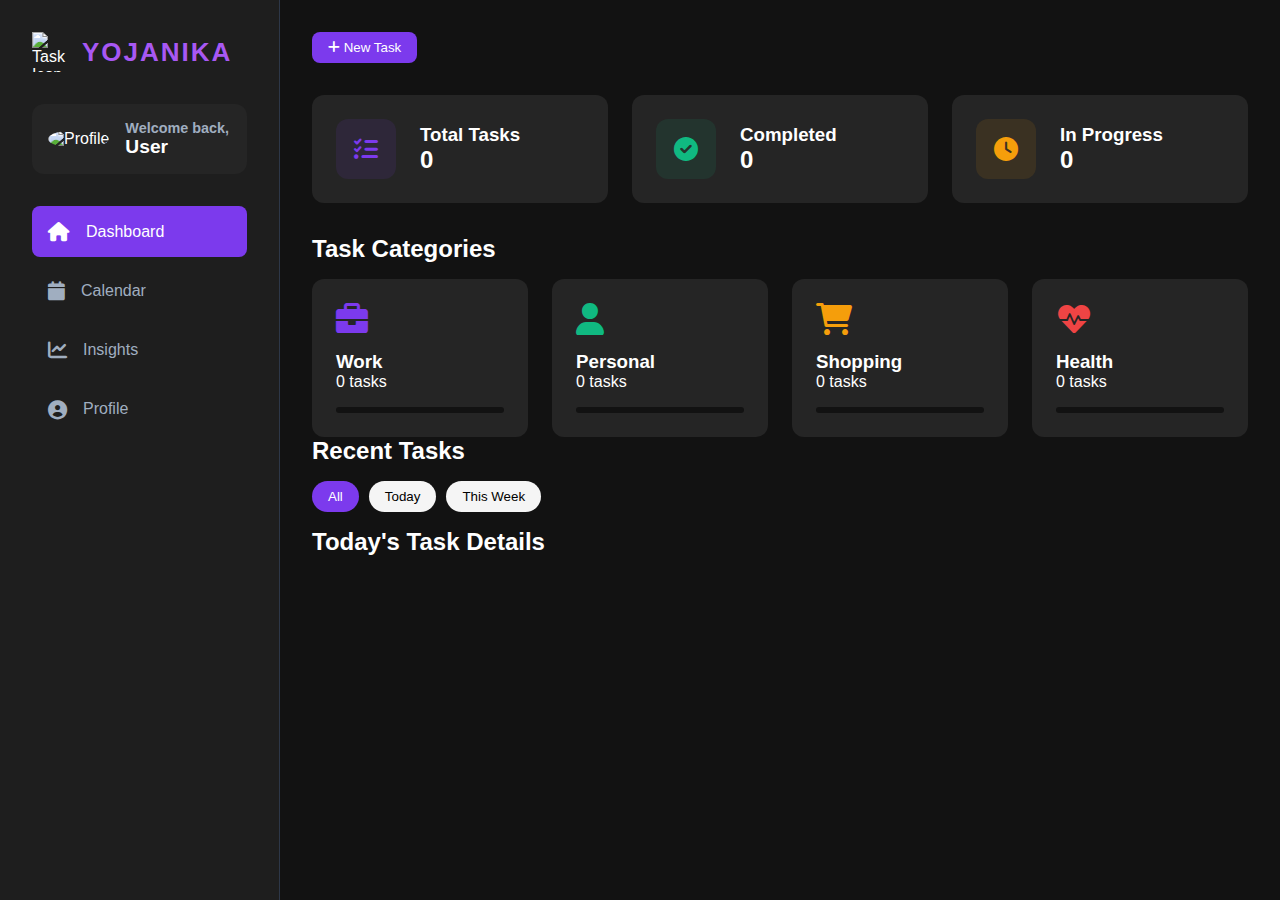
==== pages/dashboard.html @ 2856d124 "commit" ====
<!DOCTYPE html>
<html lang="en">
<head>
    <meta charset="UTF-8">
    <meta name="viewport" content="width=device-width, initial-scale=1.0">
    <title>TaskFlow Pro - Task Manager</title>
    <link rel="stylesheet" href="/css/dashboard.css">
    <link href="https://fonts.googleapis.com/css2?family=Poppins:wght@400;700&display=swap" rel="stylesheet">
    <link rel="stylesheet" href="https://cdnjs.cloudflare.com/ajax/libs/font-awesome/6.0.0/css/all.min.css">
</head>
<body>
    <div class="container">
        <!-- Sidebar -->
        <aside class="sidebar">
            <div class="logo">
                
                <div class="app-header">
                    <img src="https://img.icons8.com/ios-filled/50/8a2be2/checklist.png" alt="Task Icon" class="app-icon">
                    <span class="app-name">Yojanika</span>
                </div>
                
            </div>

            <div class="user-profile">
                <div class="profile-image">
                    <img src="avatar.svg" alt="Profile">
                </div>
                <div class="user-info">
                    <h3>Welcome back,</h3>
                    <h2 id="username-display"></h2>
                </div>
            </div>

            <nav class="side-nav">
                <a href="#" class="nav-item active">
                    <i class="fas fa-home"></i>
                    <span>Dashboard</span>
                </a>
                <a href="calendar.html" class="nav-item">
                    <i class="fas fa-calendar"></i>
                    <span>Calendar</span>
                </a>
                
                <a href="insights.html" class="nav-item">
                    <i class="fa fa-line-chart"></i>
                    <span>Insights</span>
                </a>
                <a href="myProfile.html" class="nav-item">
                    <i class="fas fa-user-circle"></i>
                    <span>Profile</span>
                </a>
                
            </nav>

            <!-- <div class="premium-card">
                <i class="fas fa-crown"></i>
                <h3>Upgrade to Pro</h3>
                <p>Get more features with premium</p>
                <button class="upgrade-btn">Upgrade Now</button>
            </div> -->
        </aside>

        <!-- Main Content -->
        <main class="main-content">
            <header class="top-bar">
                <!-- <div class="search-bar">
                    <i class="fas fa-search"></i>
                    <input type="text" placeholder="Search tasks...">
                </div> -->
                <div class="top-nav">
                    <!-- <button class="notification-btn">
                        <i class="fas fa-bell"></i>
                        <span class="notification-badge">3</span>
                    </button> -->
                    <button class="add-task-btn">
                        <i class="fas fa-plus"></i> New Task
                    </button>
                </div>
            </header>

            <!-- Task Overview -->
            <div class="task-overview">
                <div class="overview-card total">
                    <div class="card-icon">
                        <i class="fas fa-tasks"></i>
                    </div>
                    <div class="card-info">
                        <h3>Total Tasks</h3>
                        <h2 id="total-tasks">0</h2>
                        <p><span class="trend" id="total-trend"></span></p>
                    </div>
                </div>
                <div class="overview-card completed">
                    <div class="card-icon">
                        <i class="fas fa-check-circle"></i>
                    </div>
                    <div class="card-info">
                        <h3>Completed</h3>
                        <h2 id="completed-tasks">0</h2>
                        <p><span class="trend" id="completed-trend"></span></p>
                    </div>
                </div>
                <div class="overview-card pending">
                    <div class="card-icon">
                        <i class="fas fa-clock"></i>
                    </div>
                    <div class="card-info">
                        <h3>In Progress</h3>
                        <h2 id="pending-tasks">0</h2>
                        <p><span class="trend" id="pending-trend"></span></p>
                    </div>
                </div>
            </div>

            <!-- Task Categories -->
            <div class="task-categories">
                <div class="section-header">
                    <h2>Task Categories</h2>
                    <!-- <button class="view-all">View All</button> -->
                </div>
                <div class="categories-grid">
                    <div class="category-card work">
                        <i class="fas fa-briefcase"></i>
                        <h3>Work</h3>
                        <p>0 tasks</p>
                        <div class="progress-bar">
                            <div class="progress" style="width: 0%"></div>
                        </div>
                    </div>
                    <div class="category-card personal">
                        <i class="fas fa-user"></i>
                        <h3>Personal</h3>
                        <p>0 tasks</p>
                        <div class="progress-bar">
                            <div class="progress" style="width: 0%"></div>
                        </div>
                    </div>
                    <div class="category-card shopping">
                        <i class="fas fa-shopping-cart"></i>
                        <h3>Shopping</h3>
                        <p>0 tasks</p>
                        <div class="progress-bar">
                            <div class="progress" style="width: 0%"></div>
                        </div>
                    </div>
                    <div class="category-card health">
                        <i class="fas fa-heartbeat"></i>
                        <h3>Health</h3>
                        <p>0 tasks</p>
                        <div class="progress-bar">
                            <div class="progress" style="width: 0%"></div>
                        </div>
                    </div>
                </div>
            </div>

            <!-- Recent Tasks -->
            <div class="recent-tasks">
                <div class="section-header">
                    <h2>Recent Tasks</h2>
                    <div class="task-filters">
                        <button class="filter-btn active" data-filter="all">All</button>
                        <button class="filter-btn" data-filter="today">Today</button>
                        <button class="filter-btn" data-filter="week">This Week</button>
                    </div>
                </div>
                <div class="section-header">
                    <h2>Today's Task Details</h2>
                </div>
                <div class="tasks-list" id="tasks-container">
                    <!-- Tasks will be dynamically added here -->
                </div>
            </div>

            <!-- Today's Task Details -->
            <div class="todays-tasks">
                <!-- <div class="section-header">
                    <h2>Today's Task Details</h2>
                </div> -->
                <div class="tasks-list" id="todays-tasks-container">
                    <!-- Today's tasks will be dynamically added here -->
                </div>
            </div>
        </main>
    </div>


    <!-- New Task Modal -->
    <div class="modal" id="task-modal">
        <div class="modal-content">
            <div class="modal-header">
                <h3>Create New Task</h3>
                <button class="close-modal">&times;</button>
            </div>
            <form id="task-form">
                <div class="form-group">
                    <input type="text" name="title" placeholder="Task Title" required>
                </div>
                <div class="form-group">
                    <textarea name="description" placeholder="Task Description"></textarea>
                </div>
                <div class="form-group">
                    <select name="category" required>
                        <option value="">Select Category</option>
                        <option value="work">Work</option>
                        <option value="personal">Personal</option>
                        <option value="shopping">Shopping</option>
                        <option value="health">Health</option>
                    </select>
                </div>
                <div class="form-group">
                    <input type="date" name="dueDate" required>
                </div>
                <div class="form-actions">
                    <button type="button" class="btn-cancel">Cancel</button>
                    <button type="submit" class="btn-save">Create Task</button>
                </div>
            </form>
        </div>
    </div>

    <script src="/js/dashboard.js"></script>
    <script>
        // Function to update username from localStorage
        function updateUsername() {
            const usernameDisplay = document.getElementById('username-display');
            const username = localStorage.getItem('username');
            
            if (username) {
                usernameDisplay.textContent = username;
            } else {
                usernameDisplay.textContent = 'User'; // Fallback if no username is found
            }
        }

        // Update username when page loads
        document.addEventListener('DOMContentLoaded', updateUsername);

        // Listen for storage changes (in case username is updated in another tab)
        window.addEventListener('storage', function(e) {
            if (e.key === 'username') {
                updateUsername();
            }
        });

        // Check for username changes every few seconds (optional)
        setInterval(updateUsername, 2000);
    </script>
</body>
</html>
---- css/dashboard.css ----
:root {
  --primary-color: #7C3AED;
  --primary-light: #8B5CF6;
  --secondary-color: #5B21B6;
  --background-dark: #121212;
  --background-light: #1E1E1E;
  --card-bg: #252525;
  --text-primary: #FFFFFF;
  --text-secondary: #A0AEC0;
  --success-color: #10B981;
  --warning-color: #F59E0B;
  --danger-color: #EF4444;
  --border-color: #2D3748;
}
.app-header {
  display: flex;
  align-items: center;
}

.app-icon {
  width: 30px; /* Icon size */
  height: 30px;
  margin-right: 10px; /* Space between icon and text */
}

.app-name {
  font-size: 26px;
  font-weight: bold;
  color: #a858f3; /* Stylish purple color */
  letter-spacing: 2px;
  text-transform: uppercase;
}

/* Responsive Adjustments */
@media (max-width: 768px) {
  .app-name {
      font-size: 20px; /* Adjust font size for smaller screens */
  }

  .app-icon {
      width: 24px;
      height: 24px;
  }
}

* {
  margin: 0;
  padding: 0;
  box-sizing: border-box;
  font-family: 'Segoe UI', sans-serif;
}

body {
  background-color: var(--background-dark);
  color: var(--text-primary);
}

.container {
  display: flex;
  min-height: 100vh;
}

/* Sidebar Styles */
.sidebar {
  width: 280px;
  background-color: var(--background-light);
  padding: 2rem;
  border-right: 1px solid var(--border-color);
}

.logo {
  display: flex;
  align-items: center;
  gap: 1rem;
  margin-bottom: 2rem;
}

.logo img {
  width: 40px;
  height: 40px;
}

.logo h1 {
  font-size: 1.5rem;
  color: var(--primary-color);
}

.user-profile {
  display: flex;
  align-items: center;
  gap: 1rem;
  padding: 1rem;
  background-color: var(--card-bg);
  border-radius: 12px;
  margin-bottom: 2rem;
}

.profile-image img {
  width: 50px;
  height: 50px;
  border-radius: 50%;
}

.user-info h3 {
  font-size: 0.9rem;
  color: var(--text-secondary);
}

.user-info h2 {
  font-size: 1.2rem;
}

.side-nav {
  margin-bottom: 2rem;
}

.nav-item {
  display: flex;
  align-items: center;
  padding: 1rem;
  color: var(--text-secondary);
  text-decoration: none;
  border-radius: 8px;
  margin-bottom: 0.5rem;
  transition: all 0.3s ease;
}

.nav-item:hover {
  background-color: rgba(124, 58, 237, 0.1);
  color: var(--primary-color);
}

.nav-item.active {
  background-color: var(--primary-color);
  color: white;
}

.nav-item i {
  margin-right: 1rem;
  font-size: 1.2rem;
}

.premium-card {
  background: linear-gradient(45deg, var(--primary-color), var(--secondary-color));
  padding: 1.5rem;
  border-radius: 12px;
  text-align: center;
}

.premium-card i {
  font-size: 2rem;
  color: #FFD700;
  margin-bottom: 1rem;
}

.upgrade-btn {
  background-color: white;
  color: var(--primary-color);
  border: none;
  padding: 0.75rem 1.5rem;
  border-radius: 6px;
  margin-top: 1rem;
  cursor: pointer;
  font-weight: bold;
  transition: transform 0.2s ease;
}

.upgrade-btn:hover {
  transform: translateY(-2px);
}

/* Main Content Styles */
.main-content {
  flex: 1;
  padding: 2rem;
  overflow-y: auto;
}

.top-bar {
  display: flex;
  justify-content: space-between;
  align-items: center;
  margin-bottom: 2rem;
}

.search-bar {
  display: flex;
  align-items: center;
  background-color: var(--background-light);
  padding: 0.75rem 1rem;
  border-radius: 8px;
  width: 300px;
}

.search-bar input {
  background: none;
  border: none;
  color: var(--text-primary);
  margin-left: 0.5rem;
  width: 100%;
}

.search-bar input:focus {
  outline: none;
}

.notification-btn {
  position: relative;
  background: none;
  border: none;
  color: var(--text-secondary);
  font-size: 1.2rem;
  cursor: pointer;
}

.notification-badge {
  position: absolute;
  top: -5px;
  right: -5px;
  background-color: var(--danger-color);
  color: white;
  font-size: 0.7rem;
  padding: 2px 5px;
  border-radius: 10px;
}

.add-task-btn {
  background-color: var(--primary-color);
  color: white;
  border: none;
  padding: 0.5rem 1rem;
  border-radius: 8px;
  cursor: pointer;
  transition: background-color 0.3s ease; 
}

.add-task-btn:hover {
  background-color: var(--primary-light);
}

/* Task Overview Styles */
.task-overview {
  display: grid;
  grid-template-columns: repeat(auto-fit, minmax(250px, 1fr));
  gap: 1.5rem;
  margin-bottom: 2rem;
}

.overview-card {
  background-color: var(--card-bg);
  padding: 1.5rem;
  border-radius: 12px;
  display: flex;
  align-items: center;
  gap: 1.5rem;
  transition: all 0.3s ease;
}

.card-icon {
  width: 60px;
  height: 60px;
  border-radius: 12px;
  display: flex;
  align-items: center;
  justify-content: center;
  font-size: 1.5rem;
}

.total .card-icon {
  background-color: rgba(124, 58, 237, 0.1);
  color: var(--primary-color);
}

.completed .card-icon {
  background-color: rgba(16, 185, 129, 0.1);
  color: var(--success-color);
}

.pending .card-icon {
  background-color: rgba(245, 158, 11, 0.1);
  color: var(--warning-color);
}

.trend-up { color: var(--success-color); }
.trend-down { color: var(--danger-color); }

/* Categories Grid Styles */
.categories-grid {
  display: grid;
  grid-template-columns: repeat(auto-fit, minmax(200px, 1fr));
  gap: 1.5rem;
  margin-top: 1rem;
}

.category-card {
  background-color: var(--card-bg);
  padding: 1.5rem;
  border-radius: 12px;
  transition: transform 0.3s ease;
}

.category-card:hover {
  transform: translateY(-5px);
}

.category-card i {
  font-size: 2rem;
  margin-bottom: 1rem;
}

.work i { color: var(--primary-color); }
.personal i { color: var(--success-color); }
.shopping i { color: var(--warning-color); }
.health i { color: var(--danger-color); }

.progress-bar {
  background-color: var(--background-dark);
  height: 6px;
  border-radius: 3px;
  margin-top: 1rem;
}

.progress {
  height: 100%;
  border-radius: 3px;
  background-color: var(--primary-color);
}

/* Modal Styles */
.modal {
  display: none;
  position: fixed;
  top: 0;
  left: 0;
  width: 100%;
  height: 100%;
  background-color: rgba(0, 0, 0, 0.5);
  z-index: 1000;
}

.modal-content {
  background-color: var(--background-light);
  width: 500px;
  margin: 50px auto;
  border-radius: 12px;
  box-shadow: 0 4px 6px rgba(0, 0, 0, 0.1);
}

.modal-header {
  padding: 1.5rem;
  border-bottom: 1px solid var(--border-color);
  display: flex;
  justify-content: space-between;
  align-items: center;
}

.close-modal {
  background: none;
  border: none;
  color: var(--text-secondary);
  font-size: 1.5rem;
  cursor: pointer;
}

.form-group {
  padding: 1rem 1.5rem;
}

.form-group input,
.form-group textarea,
.form-group select {
  width: 100%;
  padding: 0.75rem;
  background-color: var(--background-dark);
  border: 1px solid var(--border-color);
  border-radius: 6px;
  color: var(--text-primary);
}

.form-actions {
  padding: 1.5rem;
  display: flex;
  justify-content: flex-end;
  gap: 1rem;
}

.btn-cancel,
.btn-save {
  padding: 0.75rem 1.5rem;
  border-radius: 6px;
  cursor: pointer;
}

.btn-cancel {
  background: none;
  border: 1px solid var(--border-color);
  color: var(--text-secondary);
}

.btn-save {
  background-color: var(--primary-color);
  border: none;
  color: white;
}
.task-filters {
  display: flex;
  gap: 10px;
}

.filter-btn {
  padding: 8px 16px;
  border: none;
  border-radius: 20px;
  background: #f5f5f5;
  cursor: pointer;
  transition: all 0.3s ease;
  margin-top: 1rem;
  margin-bottom: 1rem;
}

.filter-btn.active {
  background: #7C3AED;
  color: white;
}
.view-all {
  background: none;
  border: 1px solid var(--border-color);
  color: var(--text-secondary);
  padding: 0.5rem 1rem;
  border-radius: 6px;
  cursor: pointer;
  transition: all 0.3s ease;

}

.task-item {
  display: flex;
  justify-content: space-between;
  align-items: center;
  padding: 15px;
  margin-bottom: 10px;
  background-color: var(--background-light);
  border-radius: 8px;
}

.status-btn {
  padding: 5px 10px;
  border-radius: 4px;
  cursor: pointer;
  border: none;
}

.status-btn.completed {
  background-color: #4CAF50;
  color: rgb(20, 20, 20);
}

.status-btn.pending {
  background-color: #FFA500;
  color: rgb(7, 7, 7);
}

.task-header {
  display: flex;
  justify-content: space-between;
  align-items: center;
  margin-bottom: 10px;
}

.task-category {
  font-size: 0.8em;
  padding: 4px 8px;
  border-radius: 12px;
  background: #f0f0f0;
}

.task-category.work { background: #e3f2fd; color: #1976d2; }
.task-category.personal { background: #f3e5f5; color: #7b1fa2; }
.task-category.market { background: #e8f5e9; color: #388e3c; }
.task-category.health { background: #ffebee; color: #c62828; }

.task-details {
  display: flex;
  gap: 15px;
  font-size: 0.9em;
  color: #666;
}

.no-tasks-message {
  text-align: center;
  padding: 30px;
  color: #666;
}

.no-tasks-message i {
  font-size: 2em;
  margin-bottom: 10px;
  color: #ccc;
}

.category-card {
  transition: all 0.3s ease;
}

.category-card.empty {
  opacity: 0.7;
}

.progress {
  transition: width 0.3s ease;
}

.task-count {
  transition: all 0.3s ease;
}

.category-card:hover {
  transform: translateY(-5px);
  box-shadow: 0 5px 15px rgba(0,0,0,0.1);
}
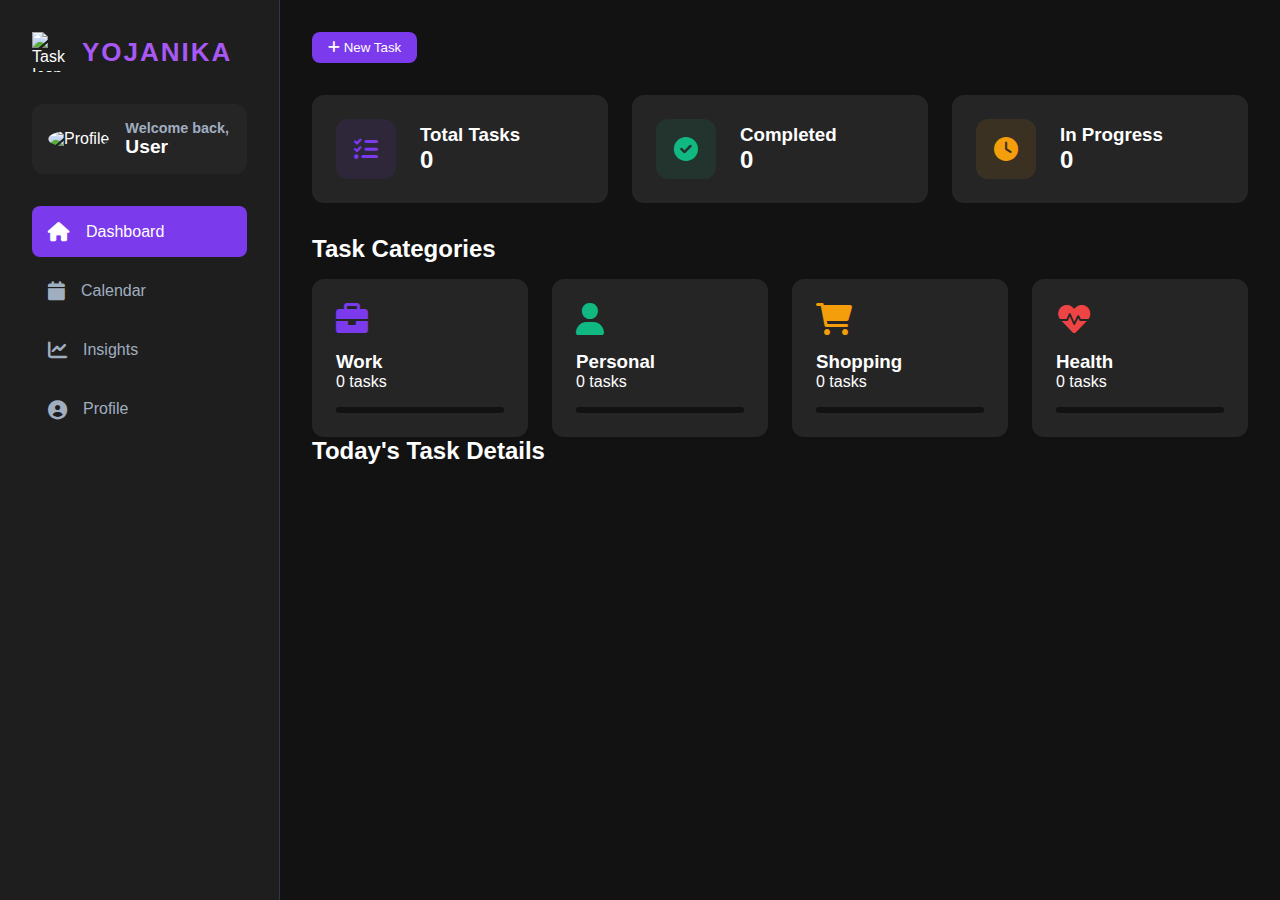
==== commit ff45af99: "first commit" ====
--- a/pages/dashboard.html
+++ b/pages/dashboard.html
@@ -23,11 +23,11 @@
 
             <div class="user-profile">
                 <div class="profile-image">
-                    <img src="avatar.svg" alt="Profile">
+                    <img src="https://api.dicebear.com/7.x/avataaars/svg?seed=John" alt="Profile">
                 </div>
                 <div class="user-info">
-                    <h3>Welcome back,</h3>
-                    <h2 id="username-display"></h2>
+                    <h3>Welcome back, </h3>
+                    <h2 id="sidebar-username">John Deo</h2>
                 </div>
             </div>
 
@@ -157,11 +157,11 @@
             <!-- Recent Tasks -->
             <div class="recent-tasks">
                 <div class="section-header">
-                    <h2>Recent Tasks</h2>
+                    <!-- <h3>Recent Tasks</h3> -->
                     <div class="task-filters">
-                        <button class="filter-btn active" data-filter="all">All</button>
+                        <!-- <button class="filter-btn active" data-filter="all">All</button>
                         <button class="filter-btn" data-filter="today">Today</button>
-                        <button class="filter-btn" data-filter="week">This Week</button>
+                        <button class="filter-btn" data-filter="week">This Week</button> -->
                     </div>
                 </div>
                 <div class="section-header">
@@ -246,5 +246,28 @@
         // Check for username changes every few seconds (optional)
         setInterval(updateUsername, 2000);
     </script>
+    <script>
+        // Function to update username from localStorage
+        function updateUsername() {
+            const sidebarUsername = document.getElementById('sidebar-username');
+            const currentUser = JSON.parse(localStorage.getItem('currentUser'));
+            
+            if (currentUser && currentUser.username) {
+                sidebarUsername.textContent = currentUser.username;
+            } else {
+                sidebarUsername.textContent = 'User'; // Fallback if no username is found
+            }
+        }
+    
+        // Update username when page loads
+        document.addEventListener('DOMContentLoaded', updateUsername);
+    
+        // Listen for storage changes (in case username is updated in another tab)
+        window.addEventListener('storage', function(e) {
+            if (e.key === 'currentUser') {
+                updateUsername();
+            }
+        });
+    </script>
 </body>
 </html>